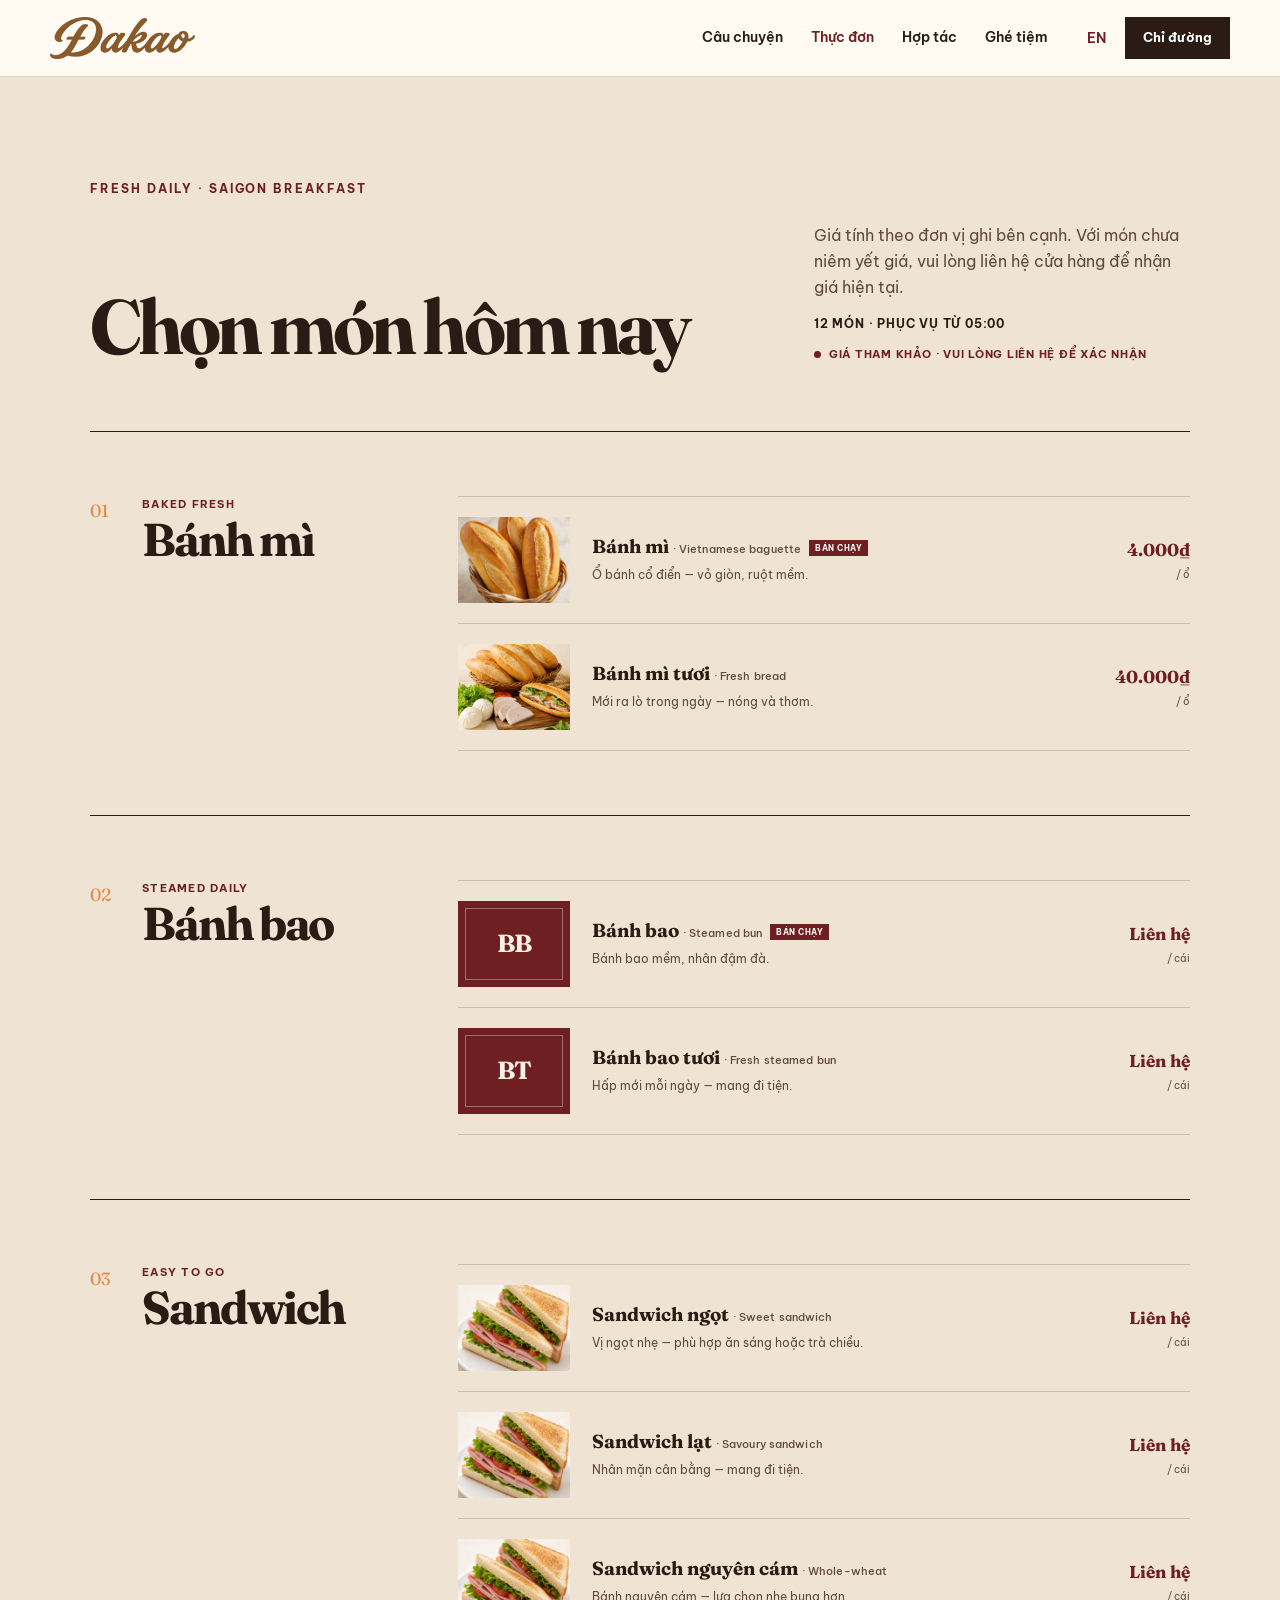
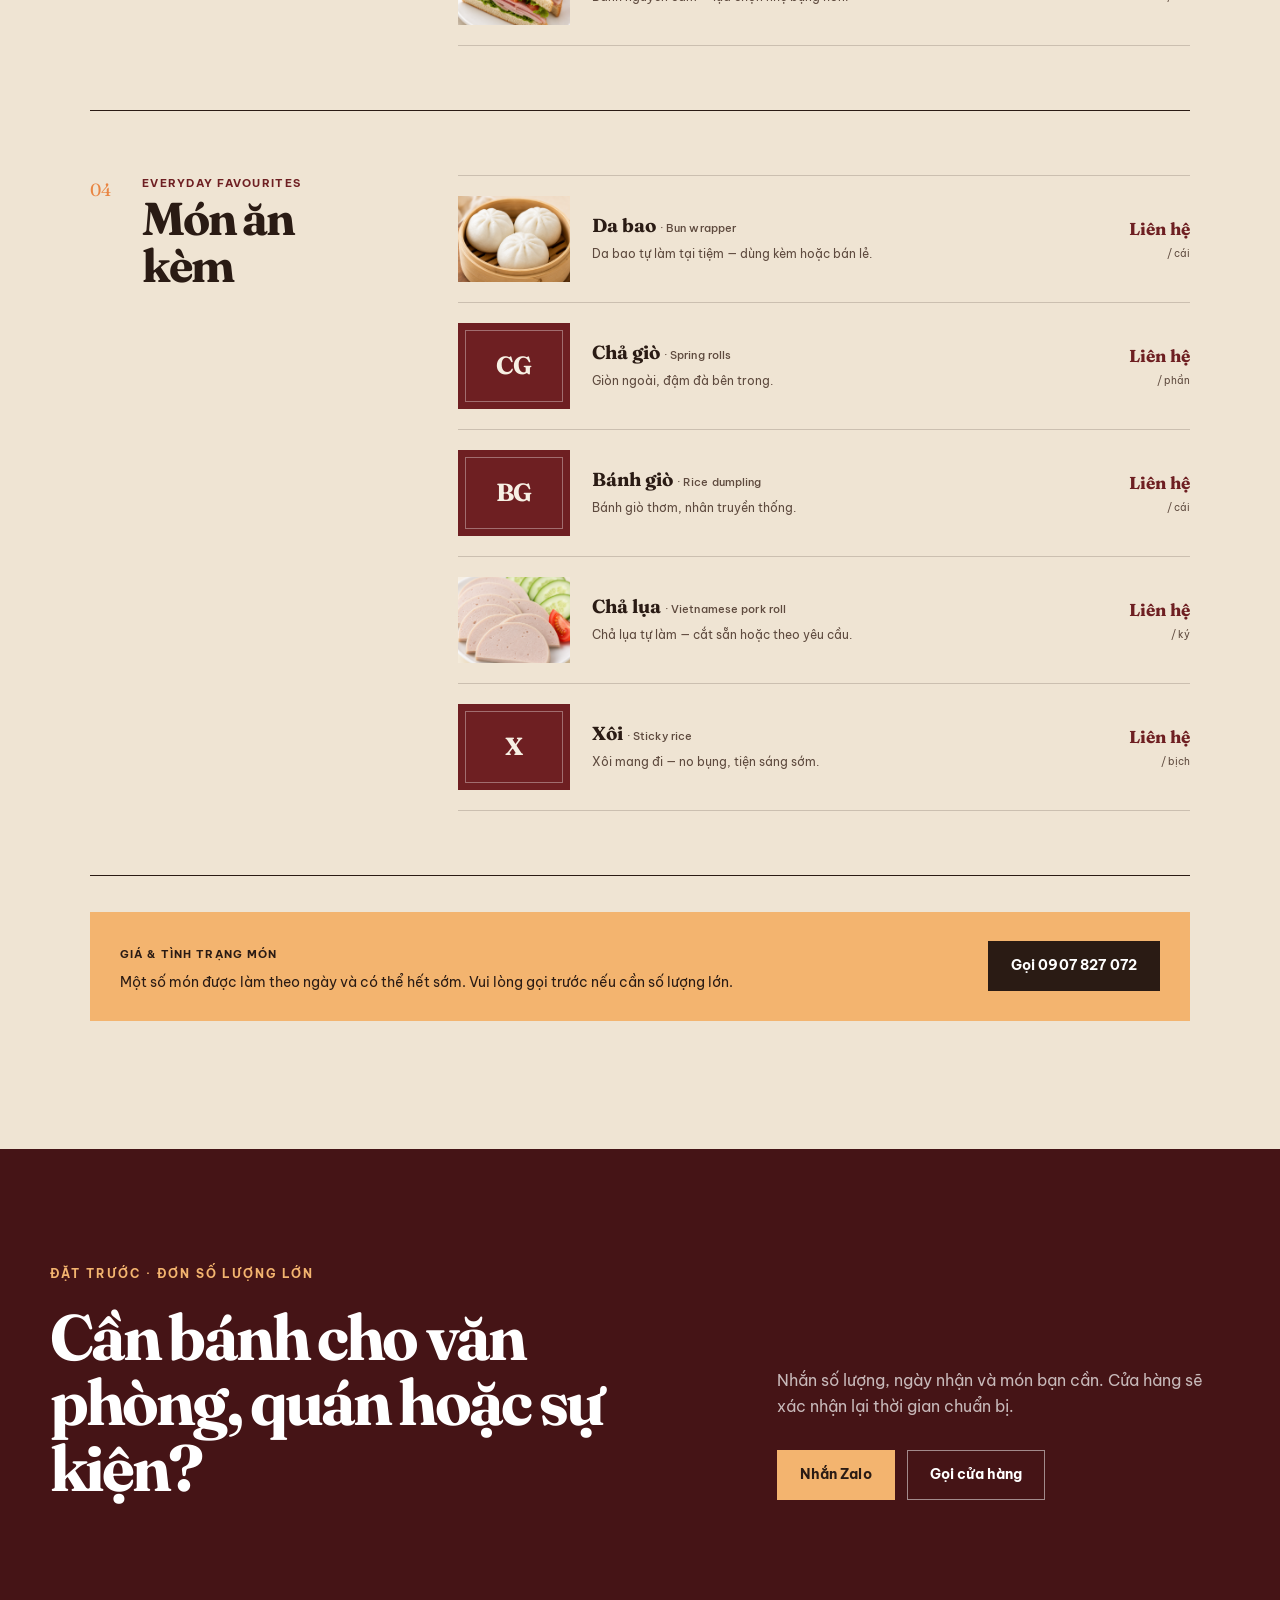
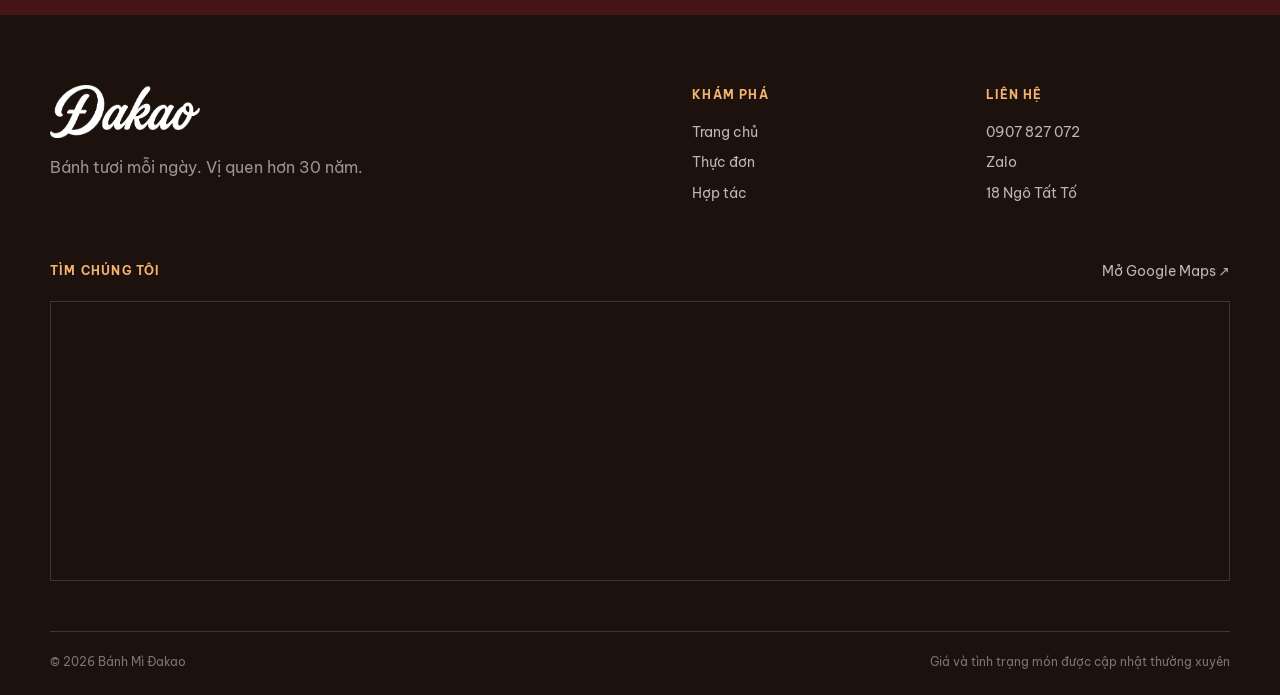
==== menu.html @ 9b2f305c "Publish corporate bakery website" ====
<!doctype html>
<html lang="vi">
<head>
  <meta charset="utf-8" />
  <meta name="viewport" content="width=device-width, initial-scale=1" />
  <meta name="description" content="Thực đơn Bánh Mì Đakao — bánh mì, bánh bao, sandwich và các món ăn sáng làm mới mỗi ngày." />
  <link rel="canonical" href="https://banhmidakao.com/menu.html" />
  <title>Thực đơn — Bánh Mì Đakao</title>
  <link rel="preconnect" href="https://fonts.googleapis.com" />
  <link rel="preconnect" href="https://fonts.gstatic.com" crossorigin />
  <link href="https://fonts.googleapis.com/css2?family=Be+Vietnam+Pro:wght@400;500;600;700&family=Fraunces:opsz,wght@9..144,600;9..144,700&display=swap" rel="stylesheet" />
  <link rel="stylesheet" href="styles.css?v=corporate-1" />
  <link rel="stylesheet" href="menu.css?v=corporate-1" />
  <link rel="icon" href="assets/favicon.png" type="image/png" />
</head>
<body class="menu-page">
  <a class="skip-link" href="#menu-content">Bỏ qua điều hướng</a>

  <header class="site-header" data-header>
    <div class="shell header-inner">
      <a class="brand" href="index.html" aria-label="Bánh Mì Đakao — về trang chủ">
        <img src="assets/logo.png" alt="Bánh Mì Đakao" width="182" height="53" />
      </a>

      <nav class="desktop-nav" aria-label="Điều hướng chính">
        <a href="index.html#cau-chuyen">Câu chuyện</a>
        <a class="is-current" href="menu.html" aria-current="page">Thực đơn</a>
        <a href="index.html#hop-tac">Hợp tác</a>
        <a href="index.html#ghe-tiem">Ghé tiệm</a>
      </nav>

      <div class="header-actions">
        <button class="language" type="button" lang="en" aria-label="Switch to English" data-language-toggle>EN</button>
        <a class="button button-small button-dark" href="https://maps.google.com/?q=18+Ngô+Tất+Tố,+Hồ+Chí+Minh" target="_blank" rel="noopener noreferrer">Chỉ đường</a>
      </div>

      <button class="menu-toggle" type="button" aria-expanded="false" aria-controls="mobile-menu" data-menu-toggle>
        <span></span><span></span>
        <b class="visually-hidden">Mở menu</b>
      </button>
    </div>

    <nav class="mobile-menu" id="mobile-menu" aria-label="Điều hướng di động" hidden data-mobile-menu>
      <a href="index.html">Trang chủ</a>
      <a href="menu.html" aria-current="page">Thực đơn</a>
      <a href="index.html#hop-tac">Hợp tác</a>
      <a href="index.html#ghe-tiem">Ghé tiệm</a>
      <button class="language mobile-language" type="button" lang="en" aria-label="Switch to English" data-language-toggle>EN</button>
      <a href="https://maps.google.com/?q=18+Ngô+Tất+Tố,+Hồ+Chí+Minh" target="_blank" rel="noopener noreferrer">Mở bản đồ ↗</a>
    </nav>
  </header>

  <main id="menu-content">
    <!-- Nội dung dưới đây được đối chiếu với Website/products-catalog.csv. -->
    <section class="menu-sheet section" aria-label="Danh sách món">
      <div class="shell menu-sheet-inner">
        <header class="menu-sheet-heading reveal">
          <p class="eyebrow">Fresh daily · Saigon breakfast</p>
          <h1 id="menu-title">Chọn món hôm nay</h1>
          <div class="menu-sheet-summary">
            <p>Giá tính theo đơn vị ghi bên cạnh. Với món chưa niêm yết giá, vui lòng liên hệ cửa hàng để nhận giá hiện tại.</p>
            <p class="menu-sheet-count"><b data-menu-count>12</b> món · Phục vụ từ 05:00</p>
            <p class="menu-sync-status" role="status" aria-live="polite" data-menu-status>Đang chuẩn bị dữ liệu thực đơn…</p>
          </div>
        </header>

        <div class="menu-board">
          <section class="menu-category reveal" id="banh-mi" aria-labelledby="banh-mi-title" data-menu-category="Bánh Mì">
            <div class="category-heading">
              <span>01</span>
              <div><p>Baked fresh</p><h2 id="banh-mi-title">Bánh mì</h2></div>
            </div>
            <div class="menu-items" data-menu-items>
              <article class="menu-item menu-item-highlight" data-product-id="banh-mi">
                <div class="menu-item-main"><figure class="menu-item-thumb has-image"><img src="assets/product-banh-mi.jpg" alt="Bánh mì" loading="lazy" /><span aria-hidden="true">BM</span></figure><div class="menu-item-copy"><h3>Bánh mì <span lang="en">· Vietnamese baguette</span></h3><p>Ổ bánh cổ điển — vỏ giòn, ruột mềm.</p></div></div>
                <div class="menu-price"><strong>4.000₫</strong><span>/ ổ</span></div>
              </article>
              <article class="menu-item" data-product-id="banh-mi-tuoi">
                <div class="menu-item-main"><figure class="menu-item-thumb has-image"><img src="assets/hero-banh-mi.jpg" alt="Bánh mì tươi" loading="lazy" /><span aria-hidden="true">BT</span></figure><div class="menu-item-copy"><h3>Bánh mì tươi <span lang="en">· Fresh bread</span></h3><p>Mới ra lò trong ngày — nóng và thơm.</p></div></div>
                <div class="menu-price"><strong>40.000₫</strong><span>/ ổ</span></div>
              </article>
            </div>
          </section>

          <section class="menu-category reveal" id="banh-bao" aria-labelledby="banh-bao-title" data-menu-category="Bánh Bao">
            <div class="category-heading">
              <span>02</span>
              <div><p>Steamed daily</p><h2 id="banh-bao-title">Bánh bao</h2></div>
            </div>
            <div class="menu-items" data-menu-items>
              <article class="menu-item menu-item-highlight" data-product-id="banh-bao">
                <div class="menu-item-main"><figure class="menu-item-thumb"><span aria-hidden="true">BB</span></figure><div class="menu-item-copy"><h3>Bánh bao <span lang="en">· Steamed bun</span></h3><p>Bánh bao mềm, nhân đậm đà.</p></div></div>
                <div class="menu-price"><strong>Liên hệ</strong><span>/ cái</span></div>
              </article>
              <article class="menu-item" data-product-id="banh-bao-tuoi">
                <div class="menu-item-main"><figure class="menu-item-thumb"><span aria-hidden="true">BT</span></figure><div class="menu-item-copy"><h3>Bánh bao tươi <span lang="en">· Fresh steamed bun</span></h3><p>Hấp mới mỗi ngày — mang đi tiện.</p></div></div>
                <div class="menu-price"><strong>Liên hệ</strong><span>/ cái</span></div>
              </article>
            </div>
          </section>

          <section class="menu-category reveal" id="sandwich" aria-labelledby="sandwich-title" data-menu-category="Sandwich - Hot dog - Burger">
            <div class="category-heading">
              <span>03</span>
              <div><p>Easy to go</p><h2 id="sandwich-title">Sandwich</h2></div>
            </div>
            <div class="menu-items" data-menu-items>
              <article class="menu-item" data-product-id="sandwich-ngot">
                <div class="menu-item-main"><figure class="menu-item-thumb has-image"><img src="assets/product-sandwich.jpg" alt="Sandwich ngọt" loading="lazy" /><span aria-hidden="true">SN</span></figure><div class="menu-item-copy"><h3>Sandwich ngọt <span lang="en">· Sweet sandwich</span></h3><p>Vị ngọt nhẹ — phù hợp ăn sáng hoặc trà chiều.</p></div></div>
                <div class="menu-price"><strong>Liên hệ</strong><span>/ cái</span></div>
              </article>
              <article class="menu-item" data-product-id="sandwich-lat">
                <div class="menu-item-main"><figure class="menu-item-thumb has-image"><img src="assets/product-sandwich.jpg" alt="Sandwich lạt" loading="lazy" /><span aria-hidden="true">SL</span></figure><div class="menu-item-copy"><h3>Sandwich lạt <span lang="en">· Savoury sandwich</span></h3><p>Nhân mặn cân bằng — mang đi tiện.</p></div></div>
                <div class="menu-price"><strong>Liên hệ</strong><span>/ cái</span></div>
              </article>
              <article class="menu-item" data-product-id="sandwich-nguyen-cam">
                <div class="menu-item-main"><figure class="menu-item-thumb has-image"><img src="assets/product-sandwich.jpg" alt="Sandwich nguyên cám" loading="lazy" /><span aria-hidden="true">SC</span></figure><div class="menu-item-copy"><h3>Sandwich nguyên cám <span lang="en">· Whole-wheat</span></h3><p>Bánh nguyên cám — lựa chọn nhẹ bụng hơn.</p></div></div>
                <div class="menu-price"><strong>Liên hệ</strong><span>/ cái</span></div>
              </article>
            </div>
          </section>

          <section class="menu-category reveal" id="mon-kem" aria-labelledby="mon-kem-title" data-menu-category="Các món ăn kèm">
            <div class="category-heading">
              <span>04</span>
              <div><p>Everyday favourites</p><h2 id="mon-kem-title">Món ăn kèm</h2></div>
            </div>
            <div class="menu-items" data-menu-items>
              <article class="menu-item" data-product-id="da-bao"><div class="menu-item-main"><figure class="menu-item-thumb has-image"><img src="assets/product-da-bao.jpg" alt="Da bao" loading="lazy" /><span aria-hidden="true">DB</span></figure><div class="menu-item-copy"><h3>Da bao <span lang="en">· Bun wrapper</span></h3><p>Da bao tự làm tại tiệm — dùng kèm hoặc bán lẻ.</p></div></div><div class="menu-price"><strong>Liên hệ</strong><span>/ cái</span></div></article>
              <article class="menu-item" data-product-id="cha-gio"><div class="menu-item-main"><figure class="menu-item-thumb"><span aria-hidden="true">CG</span></figure><div class="menu-item-copy"><h3>Chả giò <span lang="en">· Spring rolls</span></h3><p>Giòn ngoài, đậm đà bên trong.</p></div></div><div class="menu-price"><strong>Liên hệ</strong><span>/ phần</span></div></article>
              <article class="menu-item" data-product-id="banh-gio"><div class="menu-item-main"><figure class="menu-item-thumb"><span aria-hidden="true">BG</span></figure><div class="menu-item-copy"><h3>Bánh giò <span lang="en">· Rice dumpling</span></h3><p>Bánh giò thơm, nhân truyền thống.</p></div></div><div class="menu-price"><strong>Liên hệ</strong><span>/ cái</span></div></article>
              <article class="menu-item" data-product-id="cha-lua"><div class="menu-item-main"><figure class="menu-item-thumb has-image"><img src="assets/product-cha-lua.jpg" alt="Chả lụa" loading="lazy" /><span aria-hidden="true">CL</span></figure><div class="menu-item-copy"><h3>Chả lụa <span lang="en">· Vietnamese pork roll</span></h3><p>Chả lụa tự làm — cắt sẵn hoặc theo yêu cầu.</p></div></div><div class="menu-price"><strong>Liên hệ</strong><span>/ ký</span></div></article>
              <article class="menu-item" data-product-id="xoi"><div class="menu-item-main"><figure class="menu-item-thumb"><span aria-hidden="true">X</span></figure><div class="menu-item-copy"><h3>Xôi <span lang="en">· Sticky rice</span></h3><p>Xôi mang đi — no bụng, tiện sáng sớm.</p></div></div><div class="menu-price"><strong>Liên hệ</strong><span>/ bịch</span></div></article>
            </div>
          </section>
        </div>

        <aside class="menu-note reveal" aria-label="Lưu ý về thực đơn">
          <div><span>Giá &amp; tình trạng món</span><p>Một số món được làm theo ngày và có thể hết sớm. Vui lòng gọi trước nếu cần số lượng lớn.</p></div>
          <a class="button button-dark" href="tel:+84907827072">Gọi 0907 827 072</a>
        </aside>
      </div>
    </section>

    <section class="menu-order" aria-labelledby="order-title">
      <div class="shell menu-order-grid reveal">
        <div><p class="eyebrow eyebrow-light">Đặt trước · Đơn số lượng lớn</p><h2 id="order-title">Cần bánh cho văn phòng, quán hoặc sự kiện?</h2></div>
        <div><p>Nhắn số lượng, ngày nhận và món bạn cần. Cửa hàng sẽ xác nhận lại thời gian chuẩn bị.</p><div class="menu-order-actions"><a class="button button-primary" href="https://zalo.me/0907827072" target="_blank" rel="noopener noreferrer">Nhắn Zalo</a><a class="button button-ghost-light" href="tel:+84907827072">Gọi cửa hàng</a></div></div>
      </div>
    </section>
  </main>

  <footer class="footer">
    <div class="shell footer-grid">
      <div><img src="assets/logo.png" alt="Bánh Mì Đakao" width="182" height="53" /><p>Bánh tươi mỗi ngày. Vị quen hơn 30 năm.</p></div>
      <div><strong>Khám phá</strong><a href="index.html">Trang chủ</a><a href="menu.html">Thực đơn</a><a href="index.html#hop-tac">Hợp tác</a></div>
      <div><strong>Liên hệ</strong><a href="tel:+84907827072">0907 827 072</a><a href="https://zalo.me/0907827072" target="_blank" rel="noopener noreferrer">Zalo</a><a href="index.html#ghe-tiem">18 Ngô Tất Tố</a></div>
      <div class="footer-map">
        <div class="footer-map-heading"><strong>Tìm chúng tôi</strong><a href="https://maps.google.com/?q=18+Ngô+Tất+Tố,+Hồ+Chí+Minh" target="_blank" rel="noopener noreferrer">Mở Google Maps ↗</a></div>
        <iframe title="Bản đồ đến Bánh Mì Đakao tại 18 Ngô Tất Tố" src="https://www.google.com/maps?q=18+Ng%C3%B4+T%E1%BA%A5t+T%E1%BB%91,+H%E1%BB%93+Ch%C3%AD+Minh&amp;output=embed" width="600" height="300" style="border:0" loading="lazy" referrerpolicy="no-referrer-when-downgrade" allowfullscreen></iframe>
      </div>
    </div>
    <div class="shell footer-bottom"><span>© <span data-year></span> Bánh Mì Đakao</span><span>Giá và tình trạng món được cập nhật thường xuyên</span></div>
  </footer>

  <nav class="mobile-action-bar" aria-label="Liên hệ nhanh">
    <a href="tel:+84907827072">Gọi</a>
    <a href="https://zalo.me/0907827072" target="_blank" rel="noopener noreferrer">Đặt hàng</a>
    <a href="https://maps.google.com/?q=18+Ngô+Tất+Tố,+Hồ+Chí+Minh" target="_blank" rel="noopener noreferrer">Bản đồ</a>
  </nav>

  <script src="menu-config.js?v=corporate-1"></script>
  <script src="script.js?v=corporate-1"></script>
  <script src="menu-data.js?v=corporate-1"></script>
  <script src="i18n.js?v=corporate-1"></script>
</body>
</html>
---- styles.css ----
:root {
  --cream: #f7f0e4;
  --paper: #fffaf2;
  --white: #fffdf8;
  --ink: #2a1b14;
  --ink-soft: #5e4a3e;
  --line: rgba(42, 27, 20, 0.18);
  --orange: #e98542;
  --orange-light: #f3b46f;
  --oxblood: #6e1f22;
  --oxblood-dark: #451416;
  --gold: #d7a74f;
  --serif: "Fraunces", Georgia, serif;
  --sans: "Be Vietnam Pro", system-ui, sans-serif;
  --shell: 1180px;
  --header: 76px;
  --ease: 240ms cubic-bezier(.2,.7,.2,1);
}

*, *::before, *::after { box-sizing: border-box; }
html { max-width: 100%; overflow-x: clip; scroll-behavior: smooth; scroll-padding-top: calc(var(--header) + 24px); }
body { max-width: 100%; margin: 0; overflow-x: clip; color: var(--ink); background: var(--paper); font-family: var(--sans); line-height: 1.65; -webkit-font-smoothing: antialiased; }
body.menu-open { overflow: hidden; }
img { display: block; max-width: 100%; }
a { color: inherit; }
button, a { -webkit-tap-highlight-color: transparent; }
a:focus-visible, button:focus-visible { outline: 3px solid var(--orange); outline-offset: 4px; }
.shell { width: min(calc(100% - 40px), var(--shell)); margin-inline: auto; }
.visually-hidden { position: absolute; width: 1px; height: 1px; padding: 0; margin: -1px; overflow: hidden; clip: rect(0 0 0 0); white-space: nowrap; border: 0; }
.skip-link { position: fixed; top: -80px; left: 16px; z-index: 1000; padding: 10px 16px; background: var(--ink); color: white; border-radius: 4px; }
.skip-link:focus { top: 16px; }

.site-header { position: sticky; top: 0; z-index: 100; min-height: var(--header); background: rgba(255,250,242,.95); border-bottom: 1px solid var(--line); backdrop-filter: blur(14px); }
.header-inner { min-height: var(--header); display: flex; align-items: center; gap: 34px; }
.brand { width: 145px; flex: 0 0 auto; }
.brand img { width: 100%; height: auto; }
.desktop-nav { display: flex; align-items: center; gap: 28px; margin-left: auto; }
.desktop-nav a, .language { position: relative; font-size: .88rem; font-weight: 600; text-decoration: none; }
.desktop-nav a::after { content: ""; position: absolute; left: 0; right: 100%; bottom: -8px; height: 2px; background: var(--orange); transition: right var(--ease); }
.desktop-nav a:hover::after { right: 0; }
.header-actions { display: flex; align-items: center; gap: 14px; }
.language { padding: 8px 5px; color: var(--oxblood); border: 0; background: transparent; cursor: pointer; font-family: inherit; }
.menu-toggle { display: none; width: 44px; height: 44px; border: 1px solid var(--line); background: transparent; place-items: center; padding: 11px; }
.menu-toggle span { width: 19px; height: 1.5px; background: var(--ink); display: block; margin: 3px; transition: transform var(--ease); }
.mobile-menu { position: fixed; inset: var(--header) 0 0; z-index: 90; padding: 32px 24px; background: var(--paper); }
.mobile-menu a, .mobile-menu .mobile-language { display: block; width: 100%; padding: 17px 0; color: var(--ink); border: 0; border-bottom: 1px solid var(--line); background: transparent; font-family: var(--serif); font-size: 1.45rem; font-weight: 600; text-align: left; text-decoration: none; }

.button { display: inline-flex; min-height: 50px; align-items: center; justify-content: center; padding: 12px 22px; border: 1px solid transparent; text-decoration: none; font-size: .9rem; font-weight: 700; letter-spacing: .01em; transition: transform var(--ease), color var(--ease), background var(--ease), border-color var(--ease); }
.button:hover { transform: translateY(-2px); }
.button-small { min-height: 42px; padding: 9px 17px; font-size: .82rem; }
.button-primary { color: var(--ink); background: var(--orange-light); border-color: var(--orange-light); }
.button-primary:hover { background: var(--orange); border-color: var(--orange); }
.button-dark { color: white; background: var(--ink); border-color: var(--ink); }
.button-dark:hover { background: var(--oxblood); border-color: var(--oxblood); }
.button-light { color: var(--oxblood); background: var(--cream); border-color: var(--cream); }
.button-outline { color: var(--ink); border-color: var(--ink); background: transparent; }
.button-outline:hover { color: white; background: var(--ink); }
.button-ghost-light { color: white; border-color: rgba(255,255,255,.5); }
.text-link { display: inline-flex; align-items: center; gap: 10px; font-weight: 700; text-underline-offset: 6px; text-decoration-thickness: 1px; }
.text-link-light { color: white; }

.hero { min-height: min(780px, calc(100vh - var(--header))); display: grid; grid-template-columns: minmax(0, .9fr) minmax(0, 1.1fr); background: var(--cream); }
.hero-copy { display: flex; align-items: center; padding: clamp(64px, 7vw, 110px) max(24px, calc((100vw - var(--shell)) / 2)); padding-right: clamp(40px, 6vw, 90px); }
.hero-copy-inner { width: 100%; min-width: 0; max-width: 590px; }
.eyebrow { margin: 0 0 20px; color: var(--oxblood); font-size: .77rem; font-weight: 700; letter-spacing: .16em; text-transform: uppercase; }
.hero h1 { max-width: 100%; margin: 0; overflow-wrap: break-word; font-family: var(--serif); font-size: clamp(3.3rem, 6vw, 6.7rem); line-height: .94; letter-spacing: -.055em; }
.hero h1 em { display: block; color: var(--oxblood); font-weight: 600; }
.hero-lead { max-width: 630px; margin: 30px 0 0; color: var(--ink-soft); font-size: clamp(1rem, 1.25vw, 1.18rem); }
.hero-actions { display: flex; align-items: center; flex-wrap: wrap; gap: 24px; margin-top: 34px; }
.hero-details { display: grid; grid-template-columns: repeat(2, 1fr); gap: 20px; margin: 46px 0 0; padding-top: 25px; border-top: 1px solid var(--line); }
.hero-details div { min-width: 0; }
.hero-details dt { color: var(--ink-soft); font-size: .72rem; font-weight: 700; letter-spacing: .1em; text-transform: uppercase; }
.hero-details dd { margin: 5px 0 0; font-size: .88rem; font-weight: 600; }
.hero-visual { position: relative; min-height: 580px; overflow: hidden; }
.hero-visual::after { content: ""; position: absolute; inset: 0; background: linear-gradient(90deg, rgba(42,27,20,.08), transparent 34%), linear-gradient(0deg, rgba(42,27,20,.3), transparent 35%); pointer-events: none; }
.hero-visual > img { width: 100%; height: 100%; object-fit: cover; object-position: 52% center; }
.heritage-stamp { position: absolute; z-index: 2; left: clamp(20px, 4vw, 65px); bottom: clamp(52px, 8vw, 95px); width: 148px; height: 148px; display: flex; flex-direction: column; align-items: center; justify-content: center; color: var(--cream); background: var(--oxblood); border: 1px solid rgba(255,255,255,.5); border-radius: 50%; box-shadow: 0 0 0 8px var(--oxblood), 0 0 0 9px rgba(255,255,255,.55); transform: rotate(-7deg); text-transform: uppercase; }
.heritage-stamp span { font-size: .67rem; font-weight: 700; letter-spacing: .12em; }
.heritage-stamp strong { font-family: var(--serif); font-size: 3.7rem; line-height: .9; }
.photo-caption { position: absolute; z-index: 2; right: 24px; bottom: 14px; margin: 0; color: white; font-size: .7rem; font-weight: 600; letter-spacing: .12em; text-transform: uppercase; }

.proof { color: white; background: var(--oxblood); }
.proof-grid { display: grid; grid-template-columns: repeat(4, 1fr); }
.proof-grid div { min-height: 130px; display: flex; flex-direction: column; justify-content: center; padding: 23px 30px; border-right: 1px solid rgba(255,255,255,.18); }
.proof-grid div:last-child { border-right: 0; }
.proof-grid strong { font-family: var(--serif); font-size: clamp(1.45rem, 2.3vw, 2.3rem); }
.proof-grid span { margin-top: 3px; color: rgba(255,255,255,.7); font-size: .78rem; }

.section { padding: clamp(80px, 10vw, 150px) 0; }
.story { background: var(--paper); }
.story-grid { display: grid; grid-template-columns: minmax(0, 1.05fr) minmax(0, .95fr); align-items: center; gap: clamp(55px, 9vw, 130px); }
.story-media { position: relative; padding: 0 0 34px 34px; }
.story-media::before { content: ""; position: absolute; left: 0; bottom: 0; width: 62%; height: 72%; background: var(--orange-light); }
.story-media img { position: relative; width: 100%; aspect-ratio: 4 / 5; object-fit: cover; }
.story-media p { position: absolute; right: -18px; bottom: 3px; width: 245px; margin: 0; padding: 16px 18px; color: white; background: var(--ink); font-family: var(--serif); font-size: 1rem; line-height: 1.35; }
h2 { margin: 0; font-family: var(--serif); font-size: clamp(2.5rem, 4.8vw, 5rem); line-height: 1.02; letter-spacing: -.045em; }
.lead { margin: 28px 0 0; color: var(--ink-soft); font-size: 1.05rem; }
.story-list { margin: 38px 0 0; padding: 0; list-style: none; border-top: 1px solid var(--line); }
.story-list li { display: grid; grid-template-columns: 42px 1fr; gap: 15px; padding: 20px 0; border-bottom: 1px solid var(--line); }
.story-list > li > span { color: var(--orange); font-family: var(--serif); font-size: 1rem; }
.story-list strong { font-size: .95rem; }
.story-list p { margin: 3px 0 0; color: var(--ink-soft); font-size: .87rem; }

.signature { background: #efe4d3; }
.section-heading { display: grid; grid-template-columns: minmax(0, 1.3fr) minmax(250px, .7fr); gap: 50px; align-items: end; margin-bottom: clamp(45px, 6vw, 78px); }
.section-heading > p { max-width: 430px; margin: 0 0 6px; color: var(--ink-soft); }
.section-heading.compact { grid-template-columns: 1fr; }
.product-editorial { display: grid; grid-template-columns: repeat(2, minmax(0, 1fr)); gap: 2px; background: var(--ink); border: 2px solid var(--ink); }
.product-feature { display: flex; flex-direction: column; min-width: 0; background: var(--paper); }
.product-image { overflow: hidden; background: #d7c7b2; }
.product-image img { width: 100%; height: 100%; min-height: 290px; aspect-ratio: 4 / 3; object-fit: cover; transition: transform 650ms cubic-bezier(.2,.7,.2,1); }
.product-feature:hover .product-image img { transform: scale(1.035); }
.product-copy { padding: clamp(24px, 3vw, 42px); }
.product-number { margin: 0 0 22px; color: var(--oxblood); font-size: .7rem; font-weight: 700; letter-spacing: .11em; text-transform: uppercase; }
.product-copy h3 { margin: 0; font-family: var(--serif); font-size: clamp(1.8rem, 3vw, 3rem); line-height: 1; }
.product-copy > p:not(.product-number) { margin: 18px 0 0; color: var(--ink-soft); font-size: .9rem; }
.product-note { display: block; margin-top: 30px; padding-top: 16px; border-top: 1px solid var(--line); font-size: .75rem; font-weight: 700; }
.center-action { display: flex; justify-content: center; margin-top: 44px; }

.craft { padding: clamp(85px, 10vw, 145px) 0; color: white; background: var(--ink); }
.craft-grid { display: grid; grid-template-columns: minmax(0, .8fr) minmax(0, 1.2fr); gap: clamp(60px, 10vw, 150px); }
.eyebrow-light { color: var(--orange-light); }
.craft-intro h2 { max-width: 540px; }
.craft-intro > p:last-child { max-width: 500px; color: rgba(255,255,255,.64); }
.craft-steps { border-top: 1px solid rgba(255,255,255,.22); }
.craft-steps article { display: grid; grid-template-columns: 46px 1fr 1.1fr; gap: 20px; padding: 28px 0; border-bottom: 1px solid rgba(255,255,255,.22); }
.craft-steps span { color: var(--orange-light); font-family: var(--serif); }
.craft-steps h3 { margin: 0; font-family: var(--serif); font-size: 1.35rem; }
.craft-steps p { margin: 0; color: rgba(255,255,255,.62); font-size: .85rem; }

.paths { background: var(--paper); }
.path-grid { display: grid; grid-template-columns: 1fr 1fr; }
.path { min-height: 430px; padding: clamp(38px, 5vw, 68px); display: flex; flex-direction: column; justify-content: flex-end; }
.path-retail { color: var(--ink); background: var(--orange-light); }
.path-business { color: white; background: var(--oxblood); }
.path-index { margin: 0 auto auto 0; font-size: .72rem; font-weight: 700; letter-spacing: .13em; text-transform: uppercase; }
.path h3 { max-width: 520px; margin: 70px 0 0; font-family: var(--serif); font-size: clamp(2.3rem, 4vw, 4rem); line-height: 1; letter-spacing: -.035em; }
.path > p:not(.path-index) { max-width: 520px; margin: 22px 0 0; opacity: .78; }
.path-actions { display: flex; align-items: center; flex-wrap: wrap; gap: 24px; margin-top: 30px; }

.voices { background: var(--paper); }
.voice-grid { display: grid; grid-template-columns: repeat(3, 1fr); border-block: 1px solid var(--line); }
.voice-grid blockquote { margin: 0; min-height: 280px; padding: 40px 34px; display: flex; flex-direction: column; border-right: 1px solid var(--line); }
.voice-grid blockquote:last-child { border-right: 0; }
.voice-grid blockquote::before { content: "“"; color: var(--orange); font-family: var(--serif); font-size: 4rem; line-height: .5; }
.voice-grid p { margin: 28px 0; font-family: var(--serif); font-size: 1.35rem; line-height: 1.4; }
.voice-grid footer { margin-top: auto; font-size: .8rem; font-weight: 700; }
.voice-grid footer span { color: var(--ink-soft); font-weight: 400; }

.visit { min-height: 660px; display: grid; grid-template-columns: 1.15fr .85fr; background: var(--ink); }
.visit-image { min-height: 500px; overflow: hidden; }
.visit-image img { width: 100%; height: 100%; object-fit: cover; object-position: 62% center; filter: saturate(.8) brightness(.77); }
.visit-card { display: flex; flex-direction: column; justify-content: center; padding: clamp(50px, 7vw, 100px); color: white; background: var(--oxblood-dark); }
.visit-card h2 { font-size: clamp(2.5rem, 4.5vw, 4.8rem); }
.visit-card dl { margin: 36px 0 0; }
.visit-card dl div { display: grid; grid-template-columns: 120px 1fr; gap: 16px; padding: 13px 0; border-bottom: 1px solid rgba(255,255,255,.2); }
.visit-card dt { color: rgba(255,255,255,.58); font-size: .73rem; font-weight: 700; text-transform: uppercase; }
.visit-card dd { margin: 0; font-size: .88rem; }
.visit-actions { display: flex; flex-wrap: wrap; gap: 12px; margin-top: 32px; }

.footer { padding: 70px 0 24px; color: white; background: #1c110d; }
.footer-grid { display: grid; grid-template-columns: 1.7fr .7fr .7fr; gap: 50px; }
.footer-grid img { width: 150px; filter: brightness(0) invert(1); }
.footer-grid p { max-width: 350px; color: rgba(255,255,255,.55); }
.footer-grid > div:not(:first-child) { display: flex; flex-direction: column; gap: 8px; }
.footer-grid strong { margin-bottom: 8px; color: var(--orange-light); font-size: .75rem; letter-spacing: .1em; text-transform: uppercase; }
.footer-grid a { color: rgba(255,255,255,.7); text-decoration: none; font-size: .85rem; }
.footer-grid a:hover { color: white; }
.footer-map { grid-column: 1 / -1; margin-top: 6px; }
.footer-map-heading { display: flex; align-items: center; justify-content: space-between; gap: 20px; }
.footer-map-heading strong { margin: 0; }
.footer-map iframe { width: 100%; height: 280px; margin-top: 10px; display: block; border: 1px solid rgba(255,255,255,.16) !important; filter: saturate(.78) contrast(.96); }
.footer-bottom { display: flex; justify-content: space-between; gap: 20px; margin-top: 50px; padding-top: 20px; border-top: 1px solid rgba(255,255,255,.15); color: rgba(255,255,255,.42); font-size: .72rem; }

.mobile-action-bar { display: none; }
.reveal { opacity: 0; transform: translateY(22px); transition: opacity 700ms ease, transform 700ms ease; }
.reveal.is-visible { opacity: 1; transform: none; }

@media (max-width: 980px) {
  .desktop-nav, .header-actions { display: none; }
  .menu-toggle { display: grid; margin-left: auto; }
  .hero { min-height: auto; grid-template-columns: 1fr; }
  .hero-copy { min-height: 630px; padding: 70px max(24px, calc((100vw - var(--shell)) / 2)); }
  .hero-visual { min-height: 520px; }
  .proof-grid { grid-template-columns: repeat(2, 1fr); }
  .proof-grid div:nth-child(2) { border-right: 0; }
  .proof-grid div:nth-child(-n+2) { border-bottom: 1px solid rgba(255,255,255,.18); }
  .story-grid, .craft-grid { grid-template-columns: 1fr; }
  .story-media { width: min(100%, 650px); }
  .section-heading { grid-template-columns: 1fr; gap: 24px; }
  .product-editorial { grid-template-columns: repeat(2, minmax(0, 1fr)); }
  .craft-steps article { grid-template-columns: 38px 1fr; }
  .craft-steps p { grid-column: 2; }
  .voice-grid { grid-template-columns: 1fr; }
  .voice-grid blockquote { min-height: auto; border-right: 0; border-bottom: 1px solid var(--line); }
  .visit { grid-template-columns: 1fr; }
  .visit-image { min-height: 420px; }
}

@media (max-width: 680px) {
  :root { --header: 68px; }
  .shell { width: min(calc(100% - 30px), var(--shell)); }
  .brand { width: 128px; }
  .hero-copy { min-height: auto; padding: 62px 20px 56px; }
  .hero h1 { font-size: clamp(2.8rem, 13vw, 3.55rem); line-height: .98; letter-spacing: -.06em; }
  .hero-lead { margin-top: 24px; font-size: .95rem; }
  .hero-actions { align-items: stretch; flex-direction: column; gap: 16px; }
  .hero-actions .text-link { justify-content: center; }
  .hero-details { grid-template-columns: 1fr; gap: 15px; margin-top: 35px; }
  .hero-visual { min-height: 430px; }
  .heritage-stamp { left: 24px; bottom: 55px; width: 116px; height: 116px; }
  .heritage-stamp strong { font-size: 2.9rem; }
  .heritage-stamp span { font-size: .54rem; }
  .proof-grid { grid-template-columns: 1fr 1fr; }
  .proof-grid div { min-height: 112px; padding: 18px 15px; }
  .proof-grid strong { font-size: 1.35rem; }
  .proof-grid span { font-size: .7rem; }
  .section { padding: 80px 0; }
  .story-media { padding-left: 18px; }
  .story-media p { right: -5px; width: 205px; font-size: .85rem; }
  h2 { font-size: 2.8rem; }
  .product-editorial { grid-template-columns: 1fr; }
  .product-image img { min-height: 235px; }
  .craft-steps article { padding: 23px 0; }
  .path-grid { grid-template-columns: 1fr; }
  .path { min-height: 400px; }
  .path h3 { margin-top: 60px; font-size: 2.75rem; }
  .voice-grid p { font-size: 1.2rem; }
  .visit-image { min-height: 310px; }
  .visit-card { padding: 55px 22px 75px; }
  .visit-card dl div { grid-template-columns: 1fr; gap: 3px; }
  .visit-actions { flex-direction: column; }
  .footer { padding-bottom: 90px; }
  .footer-grid { grid-template-columns: 1fr 1fr; }
  .footer-grid > div:first-child { grid-column: span 2; }
  .footer-map { grid-column: span 2; }
  .footer-map-heading { align-items: flex-start; flex-direction: column; gap: 3px; }
  .footer-map iframe { height: 240px; }
  .footer-bottom { flex-direction: column; gap: 4px; }
  .mobile-action-bar { position: fixed; z-index: 120; left: 10px; right: 10px; bottom: 10px; display: grid; grid-template-columns: repeat(3, 1fr); padding: 5px; background: rgba(28,17,13,.96); box-shadow: 0 8px 35px rgba(0,0,0,.25); backdrop-filter: blur(12px); }
  .mobile-action-bar a { min-height: 48px; display: grid; place-items: center; color: white; border-right: 1px solid rgba(255,255,255,.16); font-size: .78rem; font-weight: 700; text-decoration: none; }
  .mobile-action-bar a:last-child { border-right: 0; }
}

@media (prefers-reduced-motion: reduce) {
  html { scroll-behavior: auto; }
  *, *::before, *::after { transition-duration: .01ms !important; animation-duration: .01ms !important; animation-iteration-count: 1 !important; }
  .reveal { opacity: 1; transform: none; }
}
---- menu.css ----
.menu-page { background: var(--paper); }
.desktop-nav .is-current { color: var(--oxblood); }
.desktop-nav .is-current::after { transform: scaleX(1); }

.menu-sheet { padding-top: clamp(64px, 8vw, 105px); background: #efe4d3; }
.menu-sheet-inner { max-width: 1100px; }
.menu-sheet-heading { display: grid; grid-template-columns: 1fr minmax(250px, .55fr); align-items: end; gap: 40px; margin-bottom: 65px; }
.menu-sheet-heading .eyebrow { grid-column: 1 / -1; margin-bottom: -18px; }
.menu-sheet-heading h1 { margin: 0; font-family: var(--serif); font-size: clamp(3.2rem, 6vw, 6rem); line-height: 1; letter-spacing: -.05em; }
.menu-sheet-heading > p:last-child { margin: 0 0 7px; color: var(--ink-soft); }
.menu-sheet-summary { align-self: end; }
.menu-sheet-summary > p:first-child { margin: 0; color: var(--ink-soft); }
.menu-sheet-count { margin: 13px 0 0; color: var(--ink); font-size: .72rem; font-weight: 700; letter-spacing: .07em; text-transform: uppercase; }
.menu-sync-status { display: inline-flex; align-items: center; gap: 8px; margin: 13px 0 0; color: var(--oxblood); font-size: .68rem; font-weight: 700; letter-spacing: .07em; text-transform: uppercase; }
.menu-sync-status::before { content: ""; width: 7px; height: 7px; flex: none; background: currentColor; border-radius: 50%; }
.menu-sync-status[data-state="loading"]::before { animation: menu-pulse 1s ease-in-out infinite alternate; }
.menu-sync-status[data-state="error"] { color: #95542f; }
.menu-sync-status[data-state="empty"] { color: #95542f; }
.menu-sync-status[data-state="live"] { color: #3f6e49; }
.menu-category[hidden] { display: none; }
@keyframes menu-pulse { to { opacity: .25; transform: scale(.75); } }

.menu-board { border-top: 1px solid var(--ink); }
.menu-category { min-width: 0; display: grid; grid-template-columns: minmax(180px, .38fr) minmax(0, 1fr); gap: clamp(36px, 7vw, 92px); padding: clamp(38px, 5vw, 64px) 0; border-bottom: 1px solid var(--ink); scroll-margin-top: calc(var(--header) + 76px); }
.category-heading { display: grid; grid-template-columns: 38px 1fr; gap: 14px; align-content: start; }
.category-heading > span { color: var(--orange); font-family: var(--serif); font-size: 1.1rem; }
.category-heading p { margin: 0 0 3px; color: var(--oxblood); font-size: .66rem; font-weight: 700; letter-spacing: .12em; text-transform: uppercase; }
.category-heading h2 { font-size: clamp(2.2rem, 3.6vw, 3.5rem); }
.menu-items { border-top: 1px solid var(--line); }
.menu-item { display: grid; grid-template-columns: minmax(0, 1fr) minmax(82px, auto); align-items: center; gap: 28px; min-height: 126px; padding: 20px 0; border-bottom: 1px solid var(--line); }
.menu-item-main { min-width: 0; display: grid; grid-template-columns: 112px minmax(0, 1fr); align-items: center; gap: 22px; }
.menu-item-thumb { position: relative; width: 112px; height: 86px; display: grid; place-items: center; margin: 0; overflow: hidden; color: var(--cream); background: var(--oxblood); }
.menu-item-thumb::after { content: ""; position: absolute; inset: 7px; border: 1px solid rgba(255,255,255,.35); pointer-events: none; }
.menu-item-thumb > span { font-family: var(--serif); font-size: 1.55rem; font-weight: 700; letter-spacing: -.03em; }
.menu-item-thumb img { position: absolute; z-index: 1; inset: 0; width: 100%; height: 100%; object-fit: cover; }
.menu-item-thumb.has-image::after { display: none; }
.menu-item-copy { min-width: 0; }
.menu-item h3 { margin: 0; font-family: var(--serif); font-size: 1.18rem; line-height: 1.25; }
.menu-item h3 span { color: var(--ink-soft); font-family: var(--sans); font-size: .66rem; font-weight: 500; letter-spacing: .01em; white-space: nowrap; }
.menu-item p { margin: 7px 0 0; color: var(--ink-soft); font-size: .78rem; line-height: 1.55; }
.menu-item-highlight h3::after { content: "Bán chạy"; display: inline-block; margin-left: 8px; padding: 3px 6px; color: white; background: var(--oxblood); font-family: var(--sans); font-size: .52rem; font-weight: 700; letter-spacing: .06em; vertical-align: 2px; text-transform: uppercase; }
.menu-price { min-width: 72px; text-align: right; }
.menu-price strong { display: block; color: var(--oxblood); font-family: var(--serif); font-size: 1.08rem; white-space: nowrap; }
.menu-price span { display: block; margin-top: 2px; color: var(--ink-soft); font-size: .64rem; }
.menu-note { display: flex; align-items: center; justify-content: space-between; gap: 40px; margin-top: 36px; padding: 27px 30px; color: var(--ink); background: var(--orange-light); }
.menu-note span { font-size: .7rem; font-weight: 700; letter-spacing: .1em; text-transform: uppercase; }
.menu-note p { max-width: 680px; margin: 6px 0 0; font-size: .85rem; }
.menu-note .button { flex: none; }

.menu-order { padding: clamp(75px, 9vw, 125px) 0; color: white; background: var(--oxblood-dark); }
.menu-order-grid { display: grid; grid-template-columns: 1.15fr .85fr; gap: clamp(50px, 9vw, 130px); align-items: end; }
.menu-order h2 { max-width: 720px; font-size: clamp(2.7rem, 5vw, 5rem); }
.menu-order-grid > div:last-child > p { margin: 0; color: rgba(255,255,255,.7); }
.menu-order-actions { display: flex; flex-wrap: wrap; gap: 12px; margin-top: 30px; }

@media (max-width: 980px) {
  .menu-sheet-heading { grid-template-columns: 1fr; gap: 24px; }
  .menu-sheet-heading .eyebrow { grid-column: auto; margin-bottom: -8px; }
  .menu-category { grid-template-columns: 1fr; gap: 25px; }
  .menu-order-grid { grid-template-columns: 1fr; }
}

@media (max-width: 680px) {
  .menu-sheet-heading { margin-bottom: 42px; }
  .menu-sheet-heading h1 { font-size: 3.2rem; }
  .menu-sheet-heading > p:last-child { font-size: .85rem; }
  .menu-sheet-summary > p:first-child { font-size: .85rem; }
  .menu-category { padding: 34px 0; }
  .menu-item { grid-template-columns: minmax(0, 1fr) 68px; gap: 10px; min-height: 104px; padding: 15px 0; }
  .menu-item-main { grid-template-columns: 76px minmax(0, 1fr); gap: 13px; }
  .menu-item-thumb { width: 76px; height: 76px; }
  .menu-item-thumb > span { font-size: 1.1rem; }
  .menu-item h3 { font-size: 1.08rem; }
  .menu-item h3 span { display: block; margin-top: 3px; white-space: normal; }
  .menu-item p { font-size: .73rem; }
  .menu-price { min-width: 68px; }
  .menu-price strong { font-size: .9rem; }
  .menu-note { align-items: stretch; flex-direction: column; gap: 20px; padding: 24px 20px; }
  .menu-order-actions { flex-direction: column; }
}
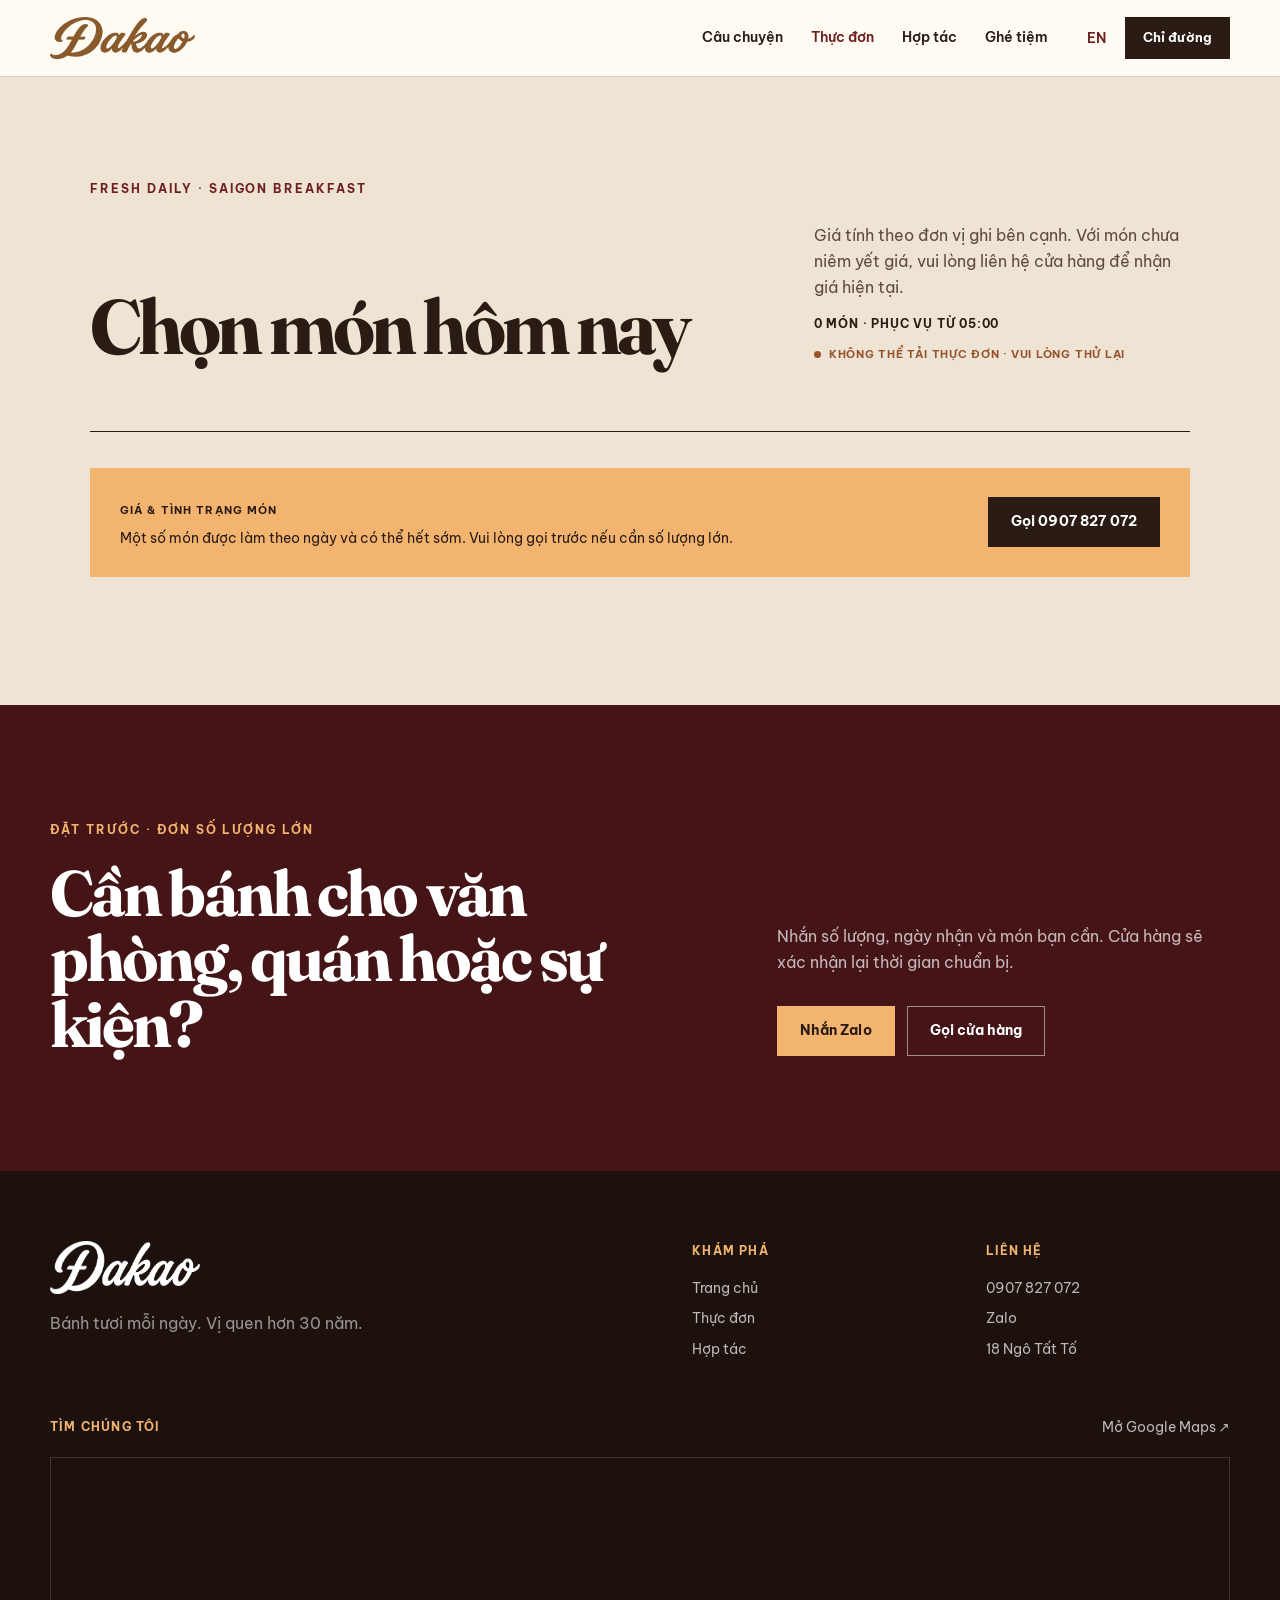
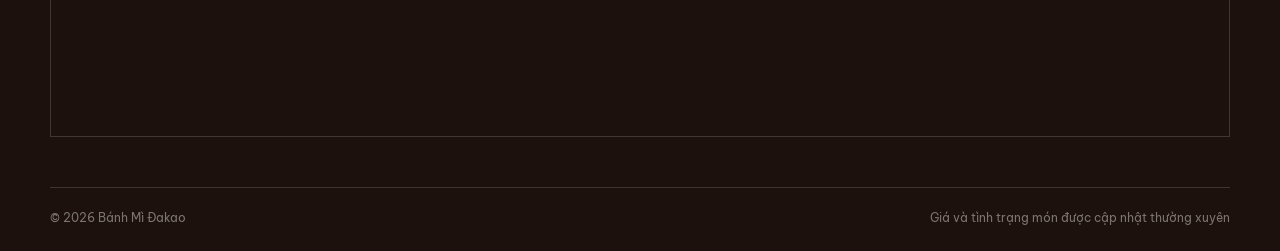
==== commit cd97dfa5: "Load menu directly from Google Sheets" ====
--- a/menu.html
+++ b/menu.html
@@ -59,81 +59,12 @@
           <h1 id="menu-title">Chọn món hôm nay</h1>
           <div class="menu-sheet-summary">
             <p>Giá tính theo đơn vị ghi bên cạnh. Với món chưa niêm yết giá, vui lòng liên hệ cửa hàng để nhận giá hiện tại.</p>
-            <p class="menu-sheet-count"><b data-menu-count>12</b> món · Phục vụ từ 05:00</p>
-            <p class="menu-sync-status" role="status" aria-live="polite" data-menu-status>Đang chuẩn bị dữ liệu thực đơn…</p>
+            <p class="menu-sheet-count"><b data-menu-count>0</b> món · Phục vụ từ 05:00</p>
+            <p class="menu-sync-status" role="status" aria-live="polite" data-menu-status>Đang đồng bộ từ Google Sheet…</p>
           </div>
         </header>
 
-        <div class="menu-board">
-          <section class="menu-category reveal" id="banh-mi" aria-labelledby="banh-mi-title" data-menu-category="Bánh Mì">
-            <div class="category-heading">
-              <span>01</span>
-              <div><p>Baked fresh</p><h2 id="banh-mi-title">Bánh mì</h2></div>
-            </div>
-            <div class="menu-items" data-menu-items>
-              <article class="menu-item menu-item-highlight" data-product-id="banh-mi">
-                <div class="menu-item-main"><figure class="menu-item-thumb has-image"><img src="assets/product-banh-mi.jpg" alt="Bánh mì" loading="lazy" /><span aria-hidden="true">BM</span></figure><div class="menu-item-copy"><h3>Bánh mì <span lang="en">· Vietnamese baguette</span></h3><p>Ổ bánh cổ điển — vỏ giòn, ruột mềm.</p></div></div>
-                <div class="menu-price"><strong>4.000₫</strong><span>/ ổ</span></div>
-              </article>
-              <article class="menu-item" data-product-id="banh-mi-tuoi">
-                <div class="menu-item-main"><figure class="menu-item-thumb has-image"><img src="assets/hero-banh-mi.jpg" alt="Bánh mì tươi" loading="lazy" /><span aria-hidden="true">BT</span></figure><div class="menu-item-copy"><h3>Bánh mì tươi <span lang="en">· Fresh bread</span></h3><p>Mới ra lò trong ngày — nóng và thơm.</p></div></div>
-                <div class="menu-price"><strong>40.000₫</strong><span>/ ổ</span></div>
-              </article>
-            </div>
-          </section>
-
-          <section class="menu-category reveal" id="banh-bao" aria-labelledby="banh-bao-title" data-menu-category="Bánh Bao">
-            <div class="category-heading">
-              <span>02</span>
-              <div><p>Steamed daily</p><h2 id="banh-bao-title">Bánh bao</h2></div>
-            </div>
-            <div class="menu-items" data-menu-items>
-              <article class="menu-item menu-item-highlight" data-product-id="banh-bao">
-                <div class="menu-item-main"><figure class="menu-item-thumb"><span aria-hidden="true">BB</span></figure><div class="menu-item-copy"><h3>Bánh bao <span lang="en">· Steamed bun</span></h3><p>Bánh bao mềm, nhân đậm đà.</p></div></div>
-                <div class="menu-price"><strong>Liên hệ</strong><span>/ cái</span></div>
-              </article>
-              <article class="menu-item" data-product-id="banh-bao-tuoi">
-                <div class="menu-item-main"><figure class="menu-item-thumb"><span aria-hidden="true">BT</span></figure><div class="menu-item-copy"><h3>Bánh bao tươi <span lang="en">· Fresh steamed bun</span></h3><p>Hấp mới mỗi ngày — mang đi tiện.</p></div></div>
-                <div class="menu-price"><strong>Liên hệ</strong><span>/ cái</span></div>
-              </article>
-            </div>
-          </section>
-
-          <section class="menu-category reveal" id="sandwich" aria-labelledby="sandwich-title" data-menu-category="Sandwich - Hot dog - Burger">
-            <div class="category-heading">
-              <span>03</span>
-              <div><p>Easy to go</p><h2 id="sandwich-title">Sandwich</h2></div>
-            </div>
-            <div class="menu-items" data-menu-items>
-              <article class="menu-item" data-product-id="sandwich-ngot">
-                <div class="menu-item-main"><figure class="menu-item-thumb has-image"><img src="assets/product-sandwich.jpg" alt="Sandwich ngọt" loading="lazy" /><span aria-hidden="true">SN</span></figure><div class="menu-item-copy"><h3>Sandwich ngọt <span lang="en">· Sweet sandwich</span></h3><p>Vị ngọt nhẹ — phù hợp ăn sáng hoặc trà chiều.</p></div></div>
-                <div class="menu-price"><strong>Liên hệ</strong><span>/ cái</span></div>
-              </article>
-              <article class="menu-item" data-product-id="sandwich-lat">
-                <div class="menu-item-main"><figure class="menu-item-thumb has-image"><img src="assets/product-sandwich.jpg" alt="Sandwich lạt" loading="lazy" /><span aria-hidden="true">SL</span></figure><div class="menu-item-copy"><h3>Sandwich lạt <span lang="en">· Savoury sandwich</span></h3><p>Nhân mặn cân bằng — mang đi tiện.</p></div></div>
-                <div class="menu-price"><strong>Liên hệ</strong><span>/ cái</span></div>
-              </article>
-              <article class="menu-item" data-product-id="sandwich-nguyen-cam">
-                <div class="menu-item-main"><figure class="menu-item-thumb has-image"><img src="assets/product-sandwich.jpg" alt="Sandwich nguyên cám" loading="lazy" /><span aria-hidden="true">SC</span></figure><div class="menu-item-copy"><h3>Sandwich nguyên cám <span lang="en">· Whole-wheat</span></h3><p>Bánh nguyên cám — lựa chọn nhẹ bụng hơn.</p></div></div>
-                <div class="menu-price"><strong>Liên hệ</strong><span>/ cái</span></div>
-              </article>
-            </div>
-          </section>
-
-          <section class="menu-category reveal" id="mon-kem" aria-labelledby="mon-kem-title" data-menu-category="Các món ăn kèm">
-            <div class="category-heading">
-              <span>04</span>
-              <div><p>Everyday favourites</p><h2 id="mon-kem-title">Món ăn kèm</h2></div>
-            </div>
-            <div class="menu-items" data-menu-items>
-              <article class="menu-item" data-product-id="da-bao"><div class="menu-item-main"><figure class="menu-item-thumb has-image"><img src="assets/product-da-bao.jpg" alt="Da bao" loading="lazy" /><span aria-hidden="true">DB</span></figure><div class="menu-item-copy"><h3>Da bao <span lang="en">· Bun wrapper</span></h3><p>Da bao tự làm tại tiệm — dùng kèm hoặc bán lẻ.</p></div></div><div class="menu-price"><strong>Liên hệ</strong><span>/ cái</span></div></article>
-              <article class="menu-item" data-product-id="cha-gio"><div class="menu-item-main"><figure class="menu-item-thumb"><span aria-hidden="true">CG</span></figure><div class="menu-item-copy"><h3>Chả giò <span lang="en">· Spring rolls</span></h3><p>Giòn ngoài, đậm đà bên trong.</p></div></div><div class="menu-price"><strong>Liên hệ</strong><span>/ phần</span></div></article>
-              <article class="menu-item" data-product-id="banh-gio"><div class="menu-item-main"><figure class="menu-item-thumb"><span aria-hidden="true">BG</span></figure><div class="menu-item-copy"><h3>Bánh giò <span lang="en">· Rice dumpling</span></h3><p>Bánh giò thơm, nhân truyền thống.</p></div></div><div class="menu-price"><strong>Liên hệ</strong><span>/ cái</span></div></article>
-              <article class="menu-item" data-product-id="cha-lua"><div class="menu-item-main"><figure class="menu-item-thumb has-image"><img src="assets/product-cha-lua.jpg" alt="Chả lụa" loading="lazy" /><span aria-hidden="true">CL</span></figure><div class="menu-item-copy"><h3>Chả lụa <span lang="en">· Vietnamese pork roll</span></h3><p>Chả lụa tự làm — cắt sẵn hoặc theo yêu cầu.</p></div></div><div class="menu-price"><strong>Liên hệ</strong><span>/ ký</span></div></article>
-              <article class="menu-item" data-product-id="xoi"><div class="menu-item-main"><figure class="menu-item-thumb"><span aria-hidden="true">X</span></figure><div class="menu-item-copy"><h3>Xôi <span lang="en">· Sticky rice</span></h3><p>Xôi mang đi — no bụng, tiện sáng sớm.</p></div></div><div class="menu-price"><strong>Liên hệ</strong><span>/ bịch</span></div></article>
-            </div>
-          </section>
-        </div>
+        <div class="menu-board" aria-live="polite"></div>
 
         <aside class="menu-note reveal" aria-label="Lưu ý về thực đơn">
           <div><span>Giá &amp; tình trạng món</span><p>Một số món được làm theo ngày và có thể hết sớm. Vui lòng gọi trước nếu cần số lượng lớn.</p></div>
@@ -169,9 +100,8 @@
     <a href="https://maps.google.com/?q=18+Ngô+Tất+Tố,+Hồ+Chí+Minh" target="_blank" rel="noopener noreferrer">Bản đồ</a>
   </nav>
 
-  <script src="menu-config.js?v=corporate-1"></script>
   <script src="script.js?v=corporate-1"></script>
-  <script src="menu-data.js?v=corporate-1"></script>
+  <script src="menu-data.js?v=sheet-1"></script>
   <script src="i18n.js?v=corporate-1"></script>
 </body>
 </html>
